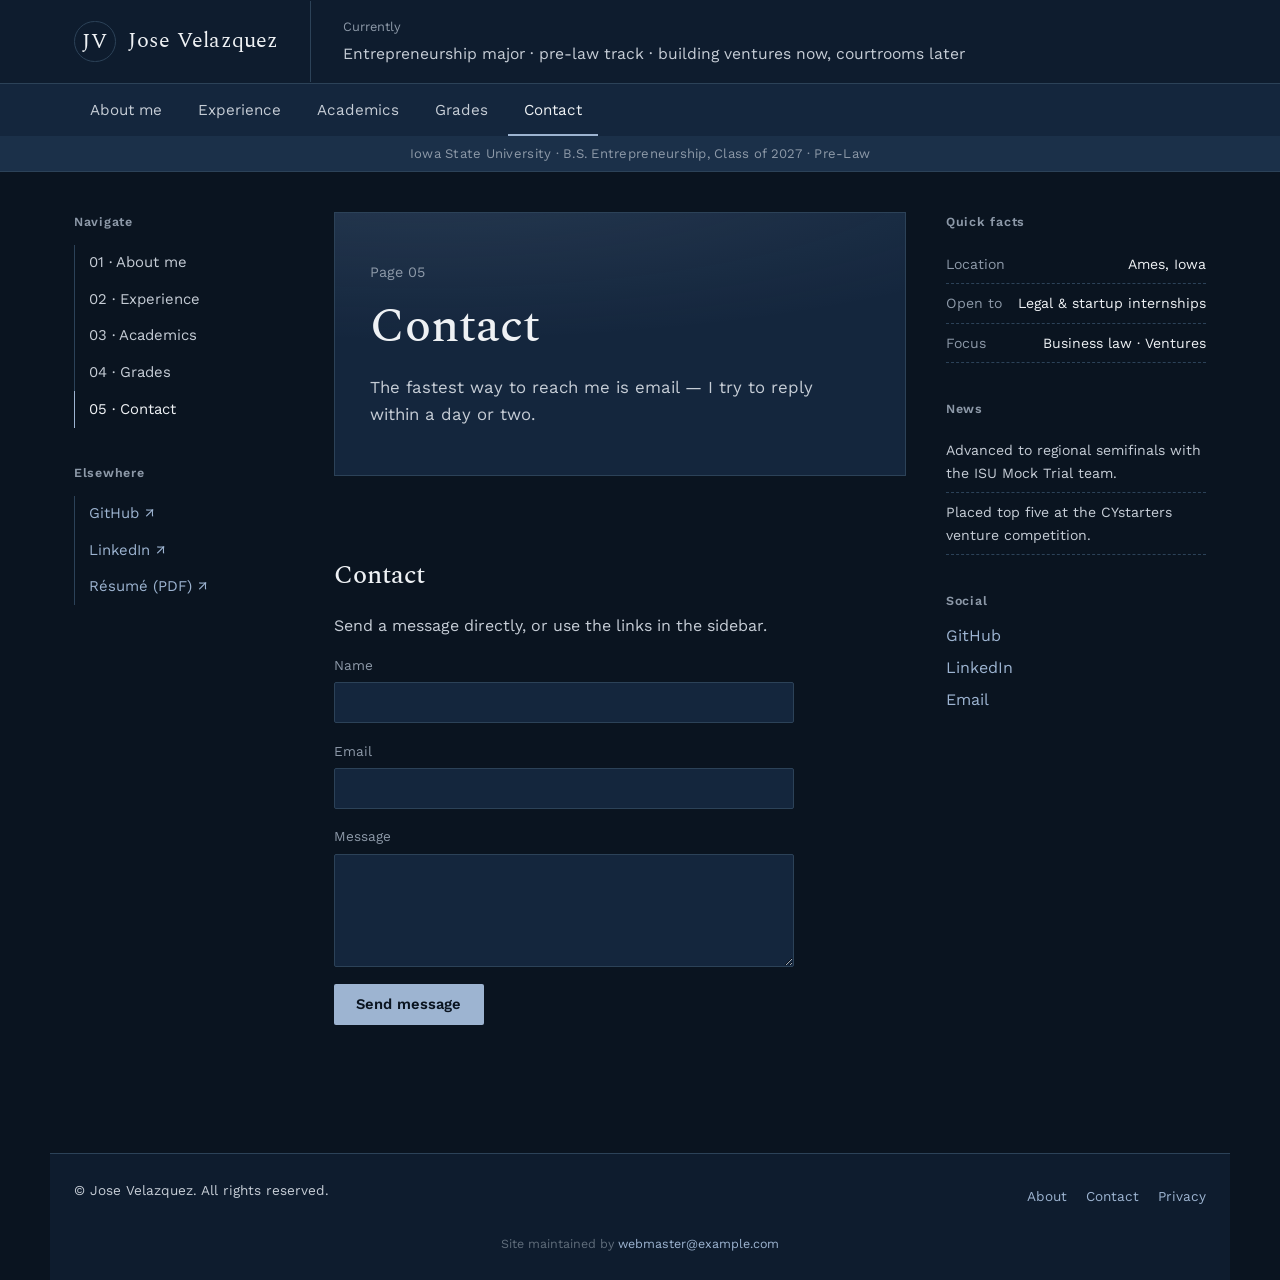
==== contact.html @ 8ab5ed8b "Create contact.html" ====
<!DOCTYPE html>
<html lang="en">
<head>
<meta charset="UTF-8">
<meta name="viewport" content="width=device-width, initial-scale=1.0">
<title>Jose Velazquez — Contact</title>
<link rel="preconnect" href="https://fonts.googleapis.com">
<link rel="preconnect" href="https://fonts.gstatic.com" crossorigin>
<link href="https://fonts.googleapis.com/css2?family=Spectral:ital,wght@0,400;0,500;0,600;1,400&family=Work+Sans:wght@400;500;600;700&display=swap" rel="stylesheet">
<link rel="stylesheet" href="style.css">
</head>
<body data-page="contact">
<!-- ======= HEADER ======= -->
<header class="site-header">
  <div class="header-top">
    <a class="logo" href="index.html">
      <span class="logo-mark">JV</span>
      <span class="logo-name">Jose&nbsp;Velazquez</span>
    </a>
    <div class="header-graphic" aria-hidden="true">
      <p class="header-graphic__eyebrow">Currently</p>
      <p class="header-graphic__line">Entrepreneurship major · pre-law track · building ventures now, courtrooms later</p>
    </div>
  </div>

  <nav class="nav-primary" aria-label="Primary">
    <button class="nav-toggle" id="navToggle" aria-expanded="false" aria-controls="primaryLinks">
      <span></span><span></span><span></span>
      <span class="sr-only">Menu</span>
    </button>
    <ul id="primaryLinks">
      <li><a href="index.html" class="nav-link" data-section="about">About me</a></li>
      <li><a href="experience.html" class="nav-link" data-section="experience">Experience</a></li>
      <li><a href="academics.html" class="nav-link" data-section="academics">Academics</a></li>
      <li><a href="grades.html" class="nav-link" data-section="grades">Grades</a></li>
      <li><a href="contact.html" class="nav-link is-active" data-section="contact">Contact</a></li>
    </ul>
  </nav>

  <div class="nav-secondary">
    <span>Iowa State University · B.S. Entrepreneurship, Class of 2027 · Pre-Law</span>
  </div>
</header>

<!-- ======= BODY GRID ======= -->
<div class="layout" id="top">

  <!-- LEFT SIDEBAR -->
  <aside class="sidebar sidebar--left">
    <div class="sidebar-block">
      <h2 class="sidebar-title">Navigate</h2>
      <ul class="side-nav">
        <li><a href="index.html" class="nav-link" data-section="about">01 · About me</a></li>
        <li><a href="experience.html" class="nav-link" data-section="experience">02 · Experience</a></li>
        <li><a href="academics.html" class="nav-link" data-section="academics">03 · Academics</a></li>
        <li><a href="grades.html" class="nav-link" data-section="grades">04 · Grades</a></li>
        <li><a href="contact.html" class="nav-link is-active" data-section="contact">05 · Contact</a></li>
      </ul>
    </div>
    <div class="sidebar-block">
      <h2 class="sidebar-title">Elsewhere</h2>
      <ul class="side-nav side-nav--secondary">
        <li><a href="https://github.com/" target="_blank" rel="noopener">GitHub ↗</a></li>
        <li><a href="https://linkedin.com/" target="_blank" rel="noopener">LinkedIn ↗</a></li>
        <li><a href="resume.pdf" target="_blank" rel="noopener">Résumé (PDF) ↗</a></li>
      </ul>
    </div>
  </aside>

  <!-- MAIN CONTENT -->
  <main class="main-content">
    <div class="hero-image hero-image--page">
      <div class="hero-image__inner">
        <p class="hero-image__kicker">Page 05</p>
        <h1 class="hero-image__name hero-image__name--page">Contact</h1>
        <p class="hero-image__role">The fastest way to reach me is email — I try to reply within a day or two.</p>
      </div>
    </div>

    <section class="section">
      <h2 class="section-title">Contact</h2>
      <p>Send a message directly, or use the links in the sidebar.</p>
      <form class="contact-form" id="contactForm" novalidate>
        <div class="field">
          <label for="name">Name</label>
          <input type="text" id="name" name="name" required>
        </div>
        <div class="field">
          <label for="email">Email</label>
          <input type="email" id="email" name="email" required>
        </div>
        <div class="field">
          <label for="message">Message</label>
          <textarea id="message" name="message" rows="5" required></textarea>
        </div>
        <button type="submit" class="btn-submit">Send message</button>
        <p class="form-status" id="formStatus" role="status" aria-live="polite"></p>
      </form>
    </section>
  </main>

  <!-- RIGHT SIDEBAR (sticky) -->
  <aside class="sidebar sidebar--right">
    <div class="sticky-wrap">
      <div class="sidebar-block">
        <h2 class="sidebar-title">Quick facts</h2>
        <ul class="fact-list">
          <li><span>Location</span><span>Ames, Iowa</span></li>
          <li><span>Open to</span><span>Legal &amp; startup internships</span></li>
          <li><span>Focus</span><span>Business law · Ventures</span></li>
        </ul>
      </div>
      <div class="sidebar-block">
        <h2 class="sidebar-title">News</h2>
        <ul class="news-list">
          <li>Advanced to regional semifinals with the ISU Mock Trial team.</li>
          <li>Placed top five at the CYstarters venture competition.</li>
        </ul>
      </div>
      <div class="sidebar-block">
        <h2 class="sidebar-title">Social</h2>
        <ul class="social-list">
          <li><a href="https://github.com/" target="_blank" rel="noopener">GitHub</a></li>
          <li><a href="https://linkedin.com/" target="_blank" rel="noopener">LinkedIn</a></li>
          <li><a href="mailto:jose.velazquez@example.com">Email</a></li>
        </ul>
      </div>
    </div>
  </aside>

</div>

<!-- ======= FOOTER ======= -->
<footer class="site-footer">
  <p>&copy; <span id="year"></span> Jose Velazquez. All rights reserved.</p>
  <nav class="footer-links" aria-label="Footer">
    <a href="index.html">About</a>
    <a href="contact.html">Contact</a>
    <a href="#privacy">Privacy</a>
  </nav>
  <p class="footer-webmaster">Site maintained by <a href="mailto:webmaster@example.com">webmaster@example.com</a></p>
</footer>

<button class="back-to-top" id="backToTop" aria-label="Back to top">↑</button>

<script src="script.js"></script>
</body>
</html>
---- style.css ----
/* ==========================================================
   Tokens
   ========================================================== */
:root{
  --navy-950: #0a1420;
  --navy-900: #0e1c2e;
  --navy-800: #14263d;
  --navy-700: #1b3049;
  --navy-600: #253f5c;
  --line: #2c4258;

  --grey-100: #eef1f4;
  --grey-300: #c6cdd6;
  --grey-500: #8d99a8;
  --grey-700: #5f6c7a;

  --accent: #9db4d1;      /* muted slate blue-grey */
  --accent-warm: #cdbfae; /* soft warm grey for small highlights */

  --font-display: "Spectral", Georgia, serif;
  --font-body: "Work Sans", -apple-system, Segoe UI, sans-serif;

  --content-max: 1180px;
}

*{ box-sizing: border-box; }
html{ scroll-behavior: smooth; scroll-padding-top: 6.5rem; }

body{
  margin: 0;
  background: var(--navy-950);
  color: var(--grey-100);
  font-family: var(--font-body);
  font-size: 16px;
  line-height: 1.6;
}

a{ color: var(--accent); text-decoration: none; }
a:hover{ text-decoration: underline; }
a:focus-visible, button:focus-visible, input:focus-visible, textarea:focus-visible{
  outline: 2px solid var(--accent);
  outline-offset: 2px;
}

.sr-only{
  position: absolute; width:1px; height:1px; padding:0; margin:-1px;
  overflow:hidden; clip:rect(0,0,0,0); white-space:nowrap; border:0;
}

h1,h2,h3{
  font-family: var(--font-display);
  font-weight: 500;
  color: var(--grey-100);
  margin: 0 0 0.6em;
}

p{ margin: 0 0 1em; color: var(--grey-300); }

/* ==========================================================
   Header  — logo | graphic, then primary nav, then secondary nav
   ========================================================== */
.site-header{
  border-bottom: 1px solid var(--line);
  background: var(--navy-900);
}

.header-top{
  max-width: var(--content-max);
  margin: 0 auto;
  display: grid;
  grid-template-columns: 260px 1fr;
  align-items: center;
}

.logo{
  display: flex;
  align-items: center;
  gap: 0.75rem;
  padding: 1.3rem 1.5rem;
  color: var(--grey-100);
}
.logo:hover{ text-decoration: none; }
.logo-mark{
  font-family: var(--font-display);
  font-size: 1.4rem;
  border: 1px solid var(--line);
  width: 2.6rem; height: 2.6rem;
  display: grid; place-items: center;
  border-radius: 50%;
}
.logo-name{
  font-family: var(--font-display);
  font-size: 1.35rem;
  letter-spacing: 0.01em;
}

.header-graphic{
  padding: 1rem 1.5rem 1rem 2rem;
  border-left: 1px solid var(--line);
}
.header-graphic__eyebrow{
  margin: 0 0 0.2rem;
  font-size: 0.8rem;
  color: var(--grey-500);
}
.header-graphic__line{
  margin: 0;
  color: var(--grey-300);
  font-size: 0.98rem;
}

.nav-primary{
  border-top: 1px solid var(--line);
  background: var(--navy-800);
}
.nav-primary ul{
  max-width: var(--content-max);
  margin: 0 auto;
  list-style: none;
  display: flex;
  gap: 0.25rem;
  padding: 0 1.5rem;
}
.nav-primary a{
  display: block;
  padding: 0.85rem 1rem;
  color: var(--grey-300);
  font-size: 0.95rem;
}
.nav-primary a:hover,
.nav-primary a.is-active{
  color: var(--grey-100);
  text-decoration: none;
  box-shadow: inset 0 -2px 0 var(--accent);
}

.nav-toggle{
  display: none;
  background: none; border: none; cursor: pointer;
  padding: 0.9rem 1.5rem;
  flex-direction: column;
  gap: 4px;
}
.nav-toggle span{
  width: 22px; height: 2px; background: var(--grey-100);
}

.nav-secondary{
  background: var(--navy-700);
  text-align: center;
  padding: 0.45rem 1rem;
  font-size: 0.82rem;
  color: var(--grey-500);
  letter-spacing: 0.02em;
}

/* ==========================================================
   Layout grid — left sidebar | main | right sidebar
   ========================================================== */
.layout{
  max-width: var(--content-max);
  margin: 0 auto;
  display: grid;
  grid-template-columns: 220px minmax(0,1fr) 260px;
  gap: 2.5rem;
  padding: 2.5rem 1.5rem 3rem;
}

.sidebar-block{ margin-bottom: 2.2rem; }
.sidebar-title{
  font-family: var(--font-body);
  font-weight: 600;
  font-size: 0.78rem;
  letter-spacing: 0.06em;
  color: var(--grey-500);
  margin-bottom: 0.8rem;
}

.side-nav{
  list-style: none;
  margin: 0; padding: 0;
  display: flex; flex-direction: column;
  border-left: 1px solid var(--line);
}
.side-nav li a{
  display: block;
  padding: 0.4rem 0 0.4rem 0.9rem;
  margin-left: -1px;
  border-left: 1px solid transparent;
  color: var(--grey-300);
  font-size: 0.93rem;
}
.side-nav li a:hover,
.side-nav li a.is-active{
  color: var(--grey-100);
  border-left: 1px solid var(--accent);
  text-decoration: none;
}
.side-nav--secondary li a{ color: var(--accent); }

.sidebar--right .sticky-wrap{
  position: sticky;
  top: 6.5rem;
}

.fact-list, .news-list, .social-list{
  list-style: none; margin:0; padding:0;
}
.fact-list li{
  display: flex; justify-content: space-between; gap: 0.5rem;
  padding: 0.5rem 0;
  border-bottom: 1px dashed var(--line);
  font-size: 0.88rem;
}
.fact-list li span:first-child{ color: var(--grey-500); }
.fact-list li span:last-child{ color: var(--grey-100); text-align: right; }

.news-list li{
  padding: 0.5rem 0;
  border-bottom: 1px dashed var(--line);
  font-size: 0.88rem;
  color: var(--grey-300);
}
.social-list{ display:flex; flex-direction: column; gap: 0.4rem; }

/* ==========================================================
   Main content
   ========================================================== */
.hero-image{
  border: 1px solid var(--line);
  background:
    radial-gradient(1200px 300px at 15% -20%, rgba(157,180,209,0.14), transparent 60%),
    var(--navy-800);
  padding: 3rem 2.2rem;
  margin-bottom: 2.6rem;
}
.hero-image__kicker{
  color: var(--grey-500);
  margin: 0 0 0.3rem;
  font-size: 0.9rem;
}
.hero-image__name{
  font-size: clamp(2.1rem, 4vw, 3rem);
  margin: 0 0 0.5rem;
}
.hero-image__role{
  max-width: 46ch;
  color: var(--grey-300);
  margin: 0;
  font-size: 1.05rem;
}

.section{
  padding: 2.4rem 0;
  border-bottom: 1px solid var(--line);
}
.section:last-of-type{ border-bottom: none; }
.section-title{
  font-size: 1.6rem;
  margin-bottom: 1rem;
}
.section p{ max-width: 68ch; }

.entry{ margin-bottom: 1.8rem; }
.entry-head{
  display: flex; flex-wrap: wrap;
  justify-content: space-between; align-items: baseline;
  gap: 0.4rem 1rem;
  margin-bottom: 0.4rem;
}
.entry-head h3{
  font-size: 1.08rem;
  margin: 0;
}
.entry-date{
  color: var(--grey-500);
  font-size: 0.85rem;
  white-space: nowrap;
}
.entry ul{
  margin: 0; padding-left: 1.2rem;
  color: var(--grey-300);
  max-width: 68ch;
}
.entry li{ margin-bottom: 0.4rem; }

.grade-summary{
  display: flex; gap: 1rem; flex-wrap: wrap;
  margin-bottom: 1.6rem;
}
.grade-box{
  border: 1px solid var(--line);
  background: var(--navy-800);
  padding: 1rem 1.4rem;
  min-width: 140px;
}
.grade-box__value{
  display: block;
  font-family: var(--font-display);
  font-size: 1.5rem;
  color: var(--grey-100);
}
.grade-box__label{
  display: block;
  font-size: 0.78rem;
  color: var(--grey-500);
  margin-top: 0.2rem;
}

.grade-table{
  width: 100%;
  max-width: 68ch;
  border-collapse: collapse;
  font-size: 0.92rem;
  margin-bottom: 0.8rem;
}
.grade-table th, .grade-table td{
  text-align: left;
  padding: 0.55rem 0.7rem;
  border-bottom: 1px solid var(--line);
}
.grade-table th{
  color: var(--grey-500);
  font-weight: 600;
  font-size: 0.8rem;
}
.grade-table td{ color: var(--grey-300); }
.fine-print{ font-size: 0.82rem; color: var(--grey-700); }

/* Contact form */
.contact-form{ max-width: 46ch; }
.field{ margin-bottom: 1.1rem; display: flex; flex-direction: column; gap: 0.35rem; }
.field label{ font-size: 0.85rem; color: var(--grey-500); }
.field input, .field textarea{
  background: var(--navy-800);
  border: 1px solid var(--line);
  color: var(--grey-100);
  padding: 0.65rem 0.75rem;
  font-family: var(--font-body);
  font-size: 0.95rem;
  border-radius: 2px;
}
.field input:focus, .field textarea:focus{ border-color: var(--accent); }
.btn-submit{
  background: var(--accent);
  color: var(--navy-950);
  border: none;
  padding: 0.7rem 1.4rem;
  font-family: var(--font-body);
  font-weight: 600;
  font-size: 0.92rem;
  cursor: pointer;
  border-radius: 2px;
}
.btn-submit:hover{ background: var(--grey-100); }
.form-status{
  margin-top: 0.7rem;
  font-size: 0.88rem;
  color: var(--accent);
  min-height: 1.2em;
}

/* ==========================================================
   Footer
   ========================================================== */
.site-footer{
  border-top: 1px solid var(--line);
  background: var(--navy-900);
  padding: 1.6rem 1.5rem;
  display: flex; flex-wrap: wrap;
  justify-content: space-between;
  align-items: center;
  gap: 0.8rem;
  max-width: var(--content-max);
  margin: 0 auto;
  color: var(--grey-500);
  font-size: 0.85rem;
}
.footer-links{ display: flex; gap: 1.2rem; }
.footer-webmaster{ width: 100%; text-align: center; color: var(--grey-700); font-size: 0.78rem; margin: 0.4rem 0 0; }

/* Back to top */
.back-to-top{
  position: fixed;
  bottom: 1.5rem; right: 1.5rem;
  width: 2.6rem; height: 2.6rem;
  border-radius: 50%;
  border: 1px solid var(--line);
  background: var(--navy-800);
  color: var(--grey-100);
  font-size: 1.1rem;
  cursor: pointer;
  opacity: 0; pointer-events: none;
  transition: opacity 0.25s ease;
}
.back-to-top.is-visible{ opacity: 1; pointer-events: auto; }

/* ==========================================================
   Responsive
   ========================================================== */
@media (max-width: 980px){
  .layout{
    grid-template-columns: 1fr;
  }
  .sidebar--left{ order: 2; }
  .main-content{ order: 1; }
  .sidebar--right{ order: 3; }
  .sidebar--right .sticky-wrap{ position: static; }
  .header-top{ grid-template-columns: 1fr; }
  .header-graphic{ border-left: none; border-top: 1px solid var(--line); padding-left: 1.5rem; }
}

@media (max-width: 700px){
  .nav-toggle{ display: flex; margin-left: auto; }
  .nav-primary{ position: relative; }
  .nav-primary ul{
    display: none;
    flex-direction: column;
    padding: 0.5rem 1.5rem 1rem;
  }
  .nav-primary.is-open ul{ display: flex; }
}

@media (prefers-reduced-motion: reduce){
  html{ scroll-behavior: auto; }
  .back-to-top{ transition: none; }
}
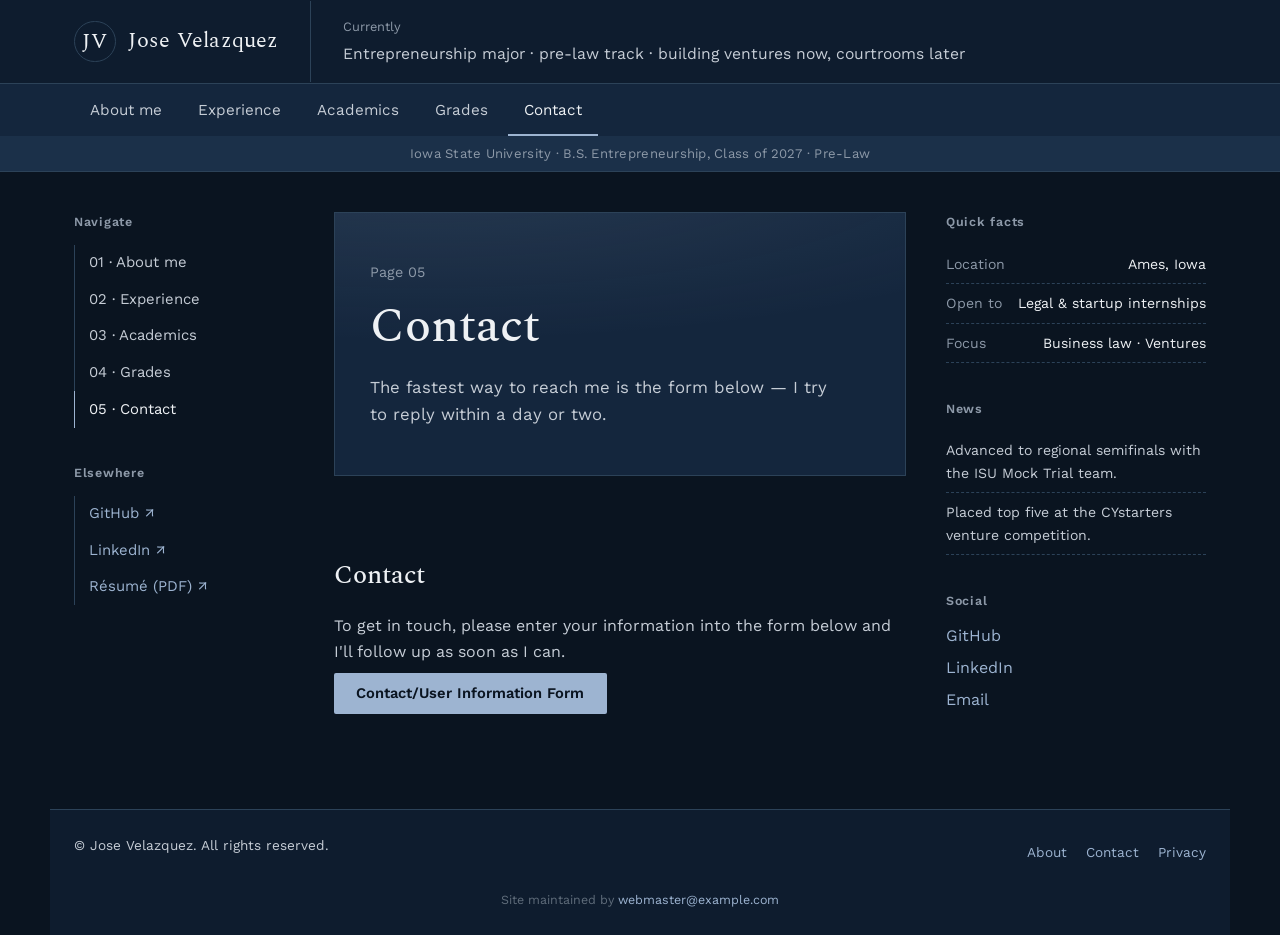
==== commit e0b3d471: "Update contact.html" ====
--- a/contact.html
+++ b/contact.html
@@ -73,29 +73,16 @@
       <div class="hero-image__inner">
         <p class="hero-image__kicker">Page 05</p>
         <h1 class="hero-image__name hero-image__name--page">Contact</h1>
-        <p class="hero-image__role">The fastest way to reach me is email — I try to reply within a day or two.</p>
+        <p class="hero-image__role">The fastest way to reach me is the form below — I try to reply within a day or two.</p>
       </div>
     </div>
 
     <section class="section">
       <h2 class="section-title">Contact</h2>
-      <p>Send a message directly, or use the links in the sidebar.</p>
-      <form class="contact-form" id="contactForm" novalidate>
-        <div class="field">
-          <label for="name">Name</label>
-          <input type="text" id="name" name="name" required>
-        </div>
-        <div class="field">
-          <label for="email">Email</label>
-          <input type="email" id="email" name="email" required>
-        </div>
-        <div class="field">
-          <label for="message">Message</label>
-          <textarea id="message" name="message" rows="5" required></textarea>
-        </div>
-        <button type="submit" class="btn-submit">Send message</button>
-        <p class="form-status" id="formStatus" role="status" aria-live="polite"></p>
-      </form>
+      <p>To get in touch, please enter your information into the form below and I'll follow up as soon as I can.</p>
+      <p>
+        <a class="btn-submit btn-link" href="https://forms.gle/ZgGHzPvsco4cZdid8" target="_blank" rel="noopener">Contact/User Information Form</a>
+      </p>
     </section>
   </main>
 
